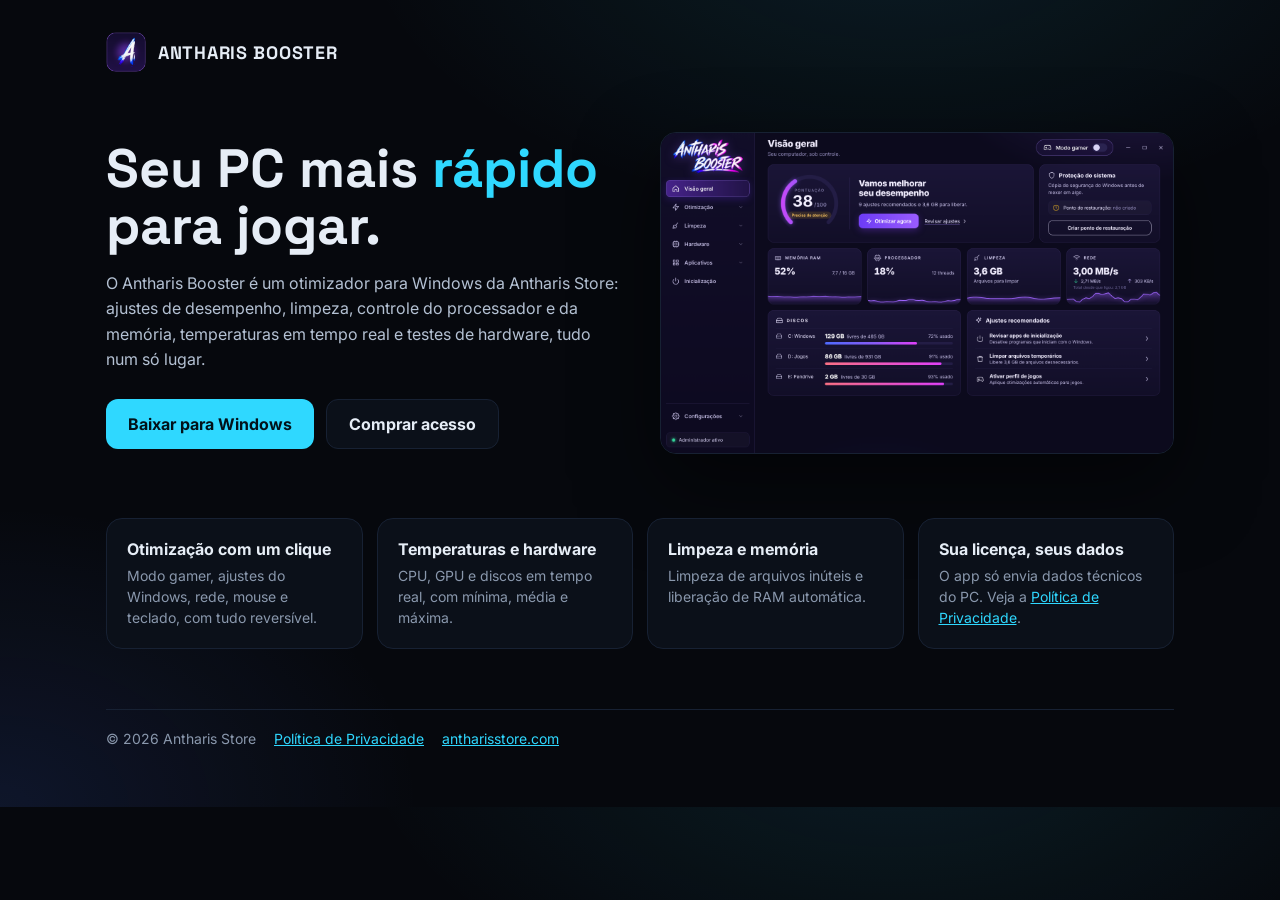
==== docs/index.html @ a4c9d685 "Página inicial e Política de Privacidade (exigidas pelo login do Google) Co-Authored-By: Claude Opus" ====
<!doctype html>
<html lang="pt-BR">
<head>
<meta charset="utf-8">
<meta name="viewport" content="width=device-width, initial-scale=1">
<title>Antharis Booster</title>
<meta name="description" content="Antharis Booster: otimizador de PC para Windows da Antharis Store.">
<link rel="icon" href="icon.png">
<link rel="stylesheet" href="https://fonts.googleapis.com/css2?family=Inter:wght@400;500;600;700&family=Space+Grotesk:wght@600;700&display=swap">
<style>
  :root { --bg: #06080d; --card: #0b1019; --line: #172133; --text: #e6edf6; --muted: #8a98ad; --cyan: #2fd8ff; }
  * { box-sizing: border-box; }
  body { margin: 0; background: radial-gradient(900px 500px at 70% -10%, rgba(47,216,255,.10), transparent 60%), radial-gradient(700px 500px at 0% 100%, rgba(79,123,255,.12), transparent 60%), var(--bg); color: var(--text); font-family: Inter, system-ui, sans-serif; }
  a { color: var(--cyan); }
  .wrap { max-width: 1100px; margin: 0 auto; padding: 32px 16px 60px; }
  header { display: flex; align-items: center; gap: 12px; }
  header img { width: 40px; height: 40px; border-radius: 10px; }
  header b { font-family: 'Space Grotesk', sans-serif; font-size: 18px; letter-spacing: .04em; }
  .hero { display: flex; flex-wrap: wrap; gap: 40px; align-items: center; margin-top: 60px; }
  .hero > div { flex: 1 1 360px; }
  h1 { font-family: 'Space Grotesk', sans-serif; font-size: clamp(34px, 5vw, 54px); line-height: 1.05; margin: 0 0 16px; }
  h1 span { color: var(--cyan); }
  p { color: #b4c1d3; line-height: 1.6; font-size: 16px; }
  .btns { display: flex; flex-wrap: wrap; gap: 12px; margin-top: 26px; }
  .btn { display: inline-flex; align-items: center; height: 50px; padding: 0 22px; border-radius: 12px; font-weight: 700; text-decoration: none; }
  .btn.pri { background: var(--cyan); color: #02121a; } .btn.sec { border: 1px solid var(--line); color: var(--text); background: var(--card); }
  .shot { flex: 1.3 1 460px; min-width: 0; }
  .shot img { width: 100%; border-radius: 16px; border: 1px solid var(--line); box-shadow: 0 30px 80px rgba(0,0,0,.5); }
  .feats { display: grid; grid-template-columns: repeat(auto-fit, minmax(220px, 1fr)); gap: 14px; margin-top: 60px; }
  .feat { background: var(--card); border: 1px solid var(--line); border-radius: 16px; padding: 20px; }
  .feat b { display: block; margin-bottom: 6px; } .feat span { color: var(--muted); font-size: 14px; line-height: 1.5; }
  footer { margin-top: 60px; padding-top: 20px; border-top: 1px solid var(--line); display: flex; flex-wrap: wrap; gap: 18px; color: var(--muted); font-size: 14px; }
</style>
</head>
<body>
<div class="wrap">
  <header><img src="icon.png" alt=""><b>ANTHARIS BOOSTER</b></header>
  <section class="hero">
    <div>
      <h1>Seu PC mais <span>rápido</span> para jogar.</h1>
      <p>O Antharis Booster é um otimizador para Windows da Antharis Store: ajustes de desempenho, limpeza, controle do processador e da memória, temperaturas em tempo real e testes de hardware, tudo num só lugar.</p>
      <div class="btns">
        <a class="btn pri" href="https://github.com/riqueroder/antharis-booster-download/releases/latest/download/AntharisBooster-Setup.exe">Baixar para Windows</a>
        <a class="btn sec" href="https://antharisstore.com/">Comprar acesso</a>
      </div>
    </div>
    <div class="shot"><img src="app.png" alt="Tela inicial do Antharis Booster"></div>
  </section>
  <section class="feats">
    <div class="feat"><b>Otimização com um clique</b><span>Modo gamer, ajustes do Windows, rede, mouse e teclado, com tudo reversível.</span></div>
    <div class="feat"><b>Temperaturas e hardware</b><span>CPU, GPU e discos em tempo real, com mínima, média e máxima.</span></div>
    <div class="feat"><b>Limpeza e memória</b><span>Limpeza de arquivos inúteis e liberação de RAM automática.</span></div>
    <div class="feat"><b>Sua licença, seus dados</b><span>O app só envia dados técnicos do PC. Veja a <a href="privacidade/">Política de Privacidade</a>.</span></div>
  </section>
  <footer><span>© 2026 Antharis Store</span><a href="privacidade/">Política de Privacidade</a><a href="https://antharisstore.com/">antharisstore.com</a></footer>
</div>
</body>
</html>
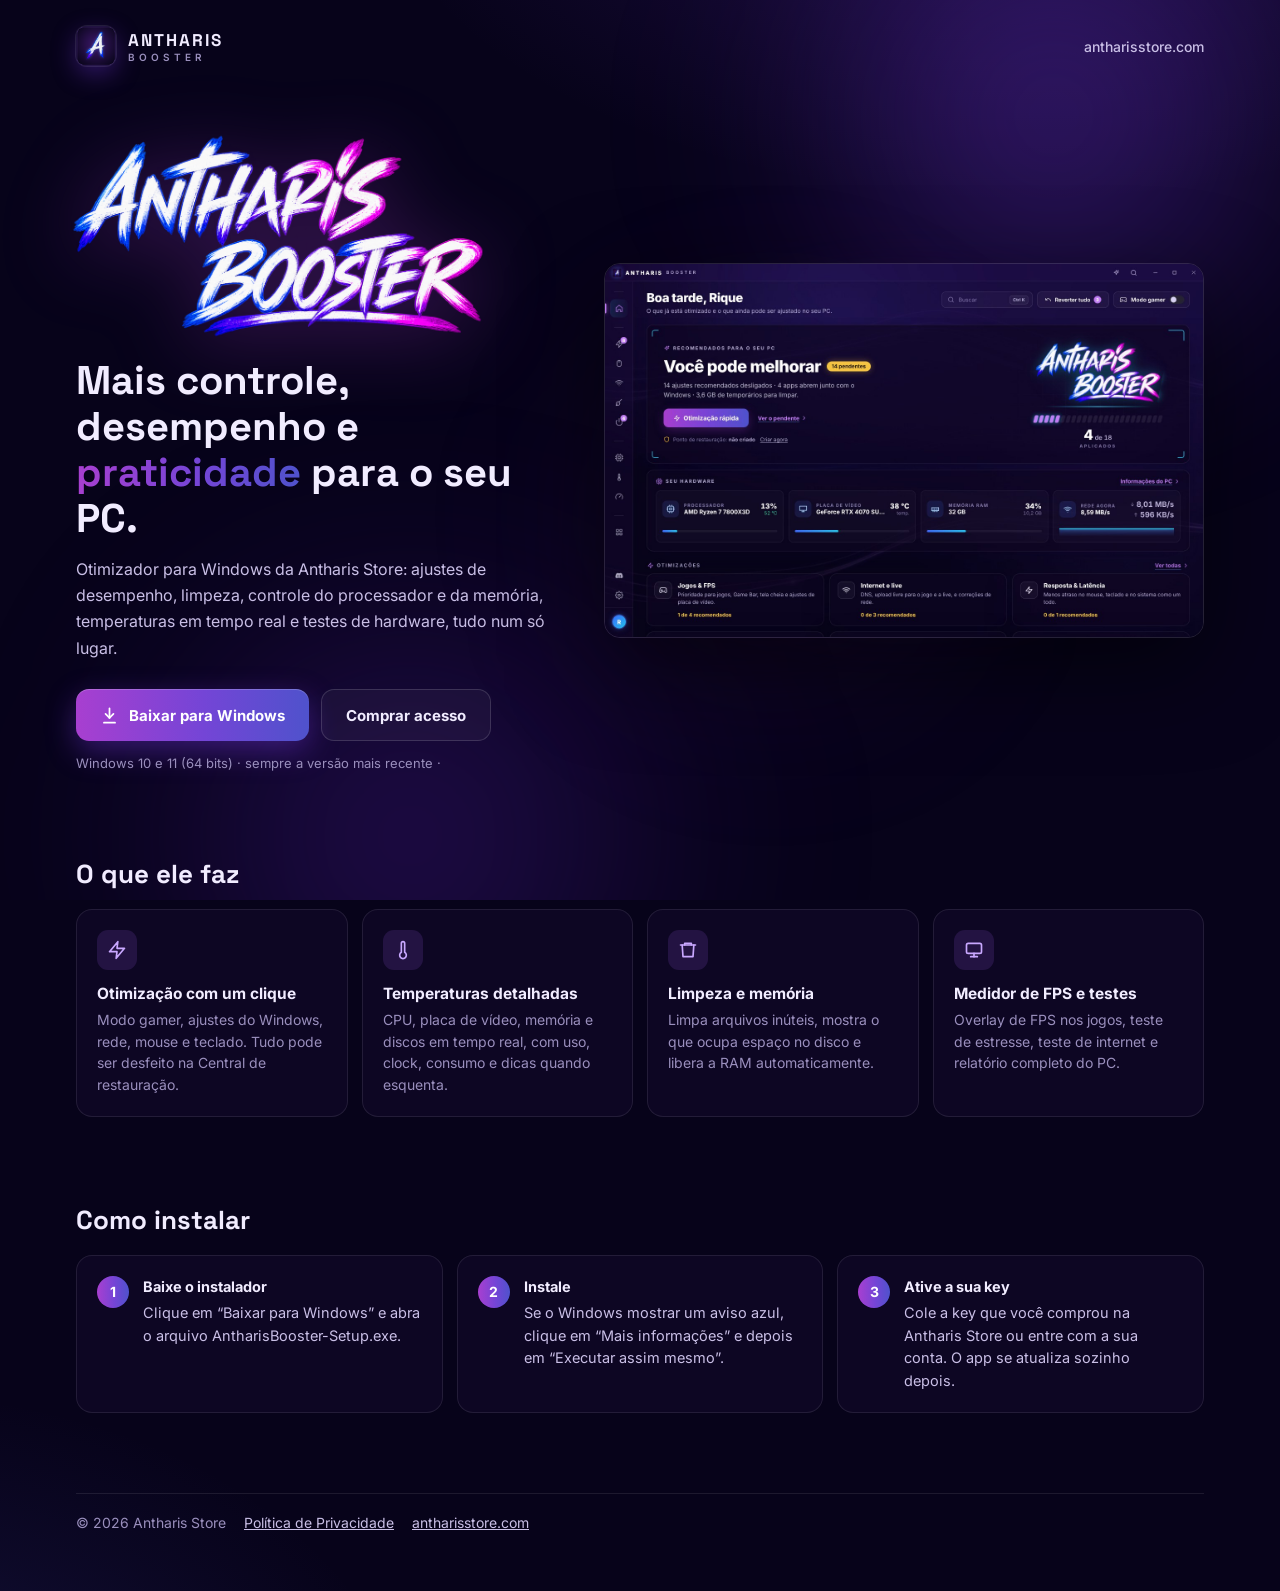
==== commit 82e5d730: "Site de download no tema roxo novo, lixeira de keys no admin Co-Authored-By: Claude Opus 5.5 <norepl" ====
--- a/docs/index.html
+++ b/docs/index.html
@@ -4,55 +4,106 @@
 <meta charset="utf-8">
 <meta name="viewport" content="width=device-width, initial-scale=1">
 <title>Antharis Booster</title>
-<meta name="description" content="Antharis Booster: otimizador de PC para Windows da Antharis Store.">
+<meta name="description" content="Antharis Booster: mais controle, desempenho e praticidade para o seu PC. Otimizador para Windows da Antharis Store.">
+<meta name="theme-color" content="#0a0420">
 <link rel="icon" href="icon.png">
 <link rel="stylesheet" href="https://fonts.googleapis.com/css2?family=Inter:wght@400;500;600;700&family=Space+Grotesk:wght@600;700&display=swap">
 <style>
-  :root { --bg: #06080d; --card: #0b1019; --line: #172133; --text: #e6edf6; --muted: #8a98ad; --cyan: #2fd8ff; }
+  :root { --bg: #07031a; --card: rgba(18,8,42,.66); --line: rgba(255,255,255,.09); --text: #f1ecff; --soft: #c9bfe6; --muted: #9a8fbd; --pri: #a76bff;
+    --grad: linear-gradient(90deg, #a83fd0, #7445d6 55%, #4f52cc); }
   * { box-sizing: border-box; }
-  body { margin: 0; background: radial-gradient(900px 500px at 70% -10%, rgba(47,216,255,.10), transparent 60%), radial-gradient(700px 500px at 0% 100%, rgba(79,123,255,.12), transparent 60%), var(--bg); color: var(--text); font-family: Inter, system-ui, sans-serif; }
-  a { color: var(--cyan); }
-  .wrap { max-width: 1100px; margin: 0 auto; padding: 32px 16px 60px; }
-  header { display: flex; align-items: center; gap: 12px; }
-  header img { width: 40px; height: 40px; border-radius: 10px; }
-  header b { font-family: 'Space Grotesk', sans-serif; font-size: 18px; letter-spacing: .04em; }
-  .hero { display: flex; flex-wrap: wrap; gap: 40px; align-items: center; margin-top: 60px; }
-  .hero > div { flex: 1 1 360px; }
-  h1 { font-family: 'Space Grotesk', sans-serif; font-size: clamp(34px, 5vw, 54px); line-height: 1.05; margin: 0 0 16px; }
-  h1 span { color: var(--cyan); }
-  p { color: #b4c1d3; line-height: 1.6; font-size: 16px; }
-  .btns { display: flex; flex-wrap: wrap; gap: 12px; margin-top: 26px; }
-  .btn { display: inline-flex; align-items: center; height: 50px; padding: 0 22px; border-radius: 12px; font-weight: 700; text-decoration: none; }
-  .btn.pri { background: var(--cyan); color: #02121a; } .btn.sec { border: 1px solid var(--line); color: var(--text); background: var(--card); }
-  .shot { flex: 1.3 1 460px; min-width: 0; }
-  .shot img { width: 100%; border-radius: 16px; border: 1px solid var(--line); box-shadow: 0 30px 80px rgba(0,0,0,.5); }
-  .feats { display: grid; grid-template-columns: repeat(auto-fit, minmax(220px, 1fr)); gap: 14px; margin-top: 60px; }
-  .feat { background: var(--card); border: 1px solid var(--line); border-radius: 16px; padding: 20px; }
-  .feat b { display: block; margin-bottom: 6px; } .feat span { color: var(--muted); font-size: 14px; line-height: 1.5; }
-  footer { margin-top: 60px; padding-top: 20px; border-top: 1px solid var(--line); display: flex; flex-wrap: wrap; gap: 18px; color: var(--muted); font-size: 14px; }
+  html { scroll-behavior: smooth; overflow-x: hidden; }
+  body { margin: 0; min-height: 100vh; background: radial-gradient(1100px 600px at 80% -10%, rgba(124,58,237,.22), transparent 60%), radial-gradient(900px 600px at -10% 110%, rgba(79,82,204,.18), transparent 60%), var(--bg); color: var(--text); font-family: Inter, system-ui, sans-serif; overflow-x: hidden; }
+  a { color: #c9a8ff; }
+  .fog { position: fixed; inset: 0; pointer-events: none; z-index: 0; overflow: hidden; }
+  .fog i { position: absolute; border-radius: 50%; filter: blur(90px); will-change: transform; }
+  .fog .f1 { width: 760px; height: 520px; right: -12%; top: -16%; background: radial-gradient(circle, rgba(124,58,237,.40), transparent 68%); animation: fogA 34s ease-in-out infinite alternate; }
+  .fog .f2 { width: 820px; height: 560px; left: 0; bottom: -24%; background: radial-gradient(circle, rgba(91,33,182,.34), transparent 68%); animation: fogB 41s ease-in-out infinite alternate; }
+  .fog .f3 { width: 520px; height: 420px; left: 40%; top: 34%; background: radial-gradient(circle, rgba(168,63,208,.16), transparent 68%); animation: fogA 52s ease-in-out infinite alternate-reverse; }
+  @keyframes fogA { 50% { transform: translate(-30vw, 22vh) scale(1.2); } 100% { transform: translate(-50vw, 6vh) scale(.95); } }
+  @keyframes fogB { 50% { transform: translate(30vw, -26vh) scale(1.15); } 100% { transform: translate(48vw, -8vh); } }
+  .wrap { position: relative; z-index: 1; max-width: 1160px; margin: 0 auto; padding: 26px 16px 60px; }
+  header { display: flex; align-items: center; justify-content: space-between; gap: 12px; }
+  .brand { display: flex; align-items: center; gap: 12px; text-decoration: none; color: var(--text); }
+  .brand img { width: 40px; height: 40px; border-radius: 11px; box-shadow: 0 0 0 1px var(--line), 0 8px 24px rgba(124,58,237,.35); }
+  .brand b { font-family: 'Space Grotesk', sans-serif; font-size: 17px; letter-spacing: .12em; }
+  .brand small { display: block; font-size: 10px; letter-spacing: .4em; color: var(--muted); font-weight: 600; }
+  .nav-a { color: var(--soft); text-decoration: none; font-size: 14px; font-weight: 500; }
+  .hero { display: grid; grid-template-columns: 1fr 1.25fr; gap: 48px; align-items: center; margin-top: 64px; }
+  .logo { width: min(420px, 100%); display: block; margin: 0 0 18px -8px; filter: drop-shadow(0 10px 40px rgba(168,63,208,.35)); animation: rise .8s cubic-bezier(.2,1,.3,1) both; }
+  h1 { font-family: 'Space Grotesk', sans-serif; font-size: clamp(28px, 3.6vw, 40px); line-height: 1.15; margin: 0 0 14px; animation: rise .8s .08s cubic-bezier(.2,1,.3,1) both; }
+  h1 span { background: var(--grad); -webkit-background-clip: text; background-clip: text; color: transparent; }
+  .lead { color: var(--soft); line-height: 1.65; font-size: 16px; margin: 0; animation: rise .8s .16s cubic-bezier(.2,1,.3,1) both; }
+  .btns { display: flex; flex-wrap: wrap; gap: 12px; margin-top: 28px; animation: rise .8s .24s cubic-bezier(.2,1,.3,1) both; }
+  .btn { display: inline-flex; align-items: center; gap: 10px; height: 52px; padding: 0 24px; border-radius: 13px; font-weight: 700; font-size: 15px; text-decoration: none; transition: transform .15s, box-shadow .2s, background .2s; }
+  .btn svg { width: 19px; height: 19px; }
+  .btn.pri { background: var(--grad); color: #fff; box-shadow: 0 10px 30px rgba(124,58,237,.38), inset 0 1px 0 rgba(255,255,255,.2); }
+  .btn.pri:hover { transform: translateY(-2px); box-shadow: 0 14px 40px rgba(124,58,237,.5); }
+  .btn.sec { border: 1px solid rgba(255,255,255,.14); color: var(--text); background: rgba(255,255,255,.04); }
+  .btn.sec:hover { background: rgba(255,255,255,.08); }
+  .small { margin-top: 14px; font-size: 13px; color: var(--muted); animation: rise .8s .3s cubic-bezier(.2,1,.3,1) both; }
+  .shot { min-width: 0; position: relative; isolation: isolate; animation: rise 1s .2s cubic-bezier(.2,1,.3,1) both; }
+  .shot::before { content: ''; position: absolute; inset: -4% 0; background: radial-gradient(closest-side, rgba(124,58,237,.35), transparent); filter: blur(30px); z-index: -1; }
+  .shot img { width: 100%; display: block; border-radius: 16px; border: 1px solid rgba(255,255,255,.12); box-shadow: 0 30px 90px rgba(0,0,0,.55); }
+  @keyframes rise { from { opacity: 0; transform: translateY(18px); } }
+  h2 { font-family: 'Space Grotesk', sans-serif; font-size: 26px; margin: 86px 0 18px; }
+  .feats { display: grid; grid-template-columns: repeat(auto-fit, minmax(240px, 1fr)); gap: 14px; }
+  .feat { background: var(--card); border: 1px solid var(--line); border-radius: 16px; padding: 20px; transition: transform .2s, border-color .2s; }
+  .feat:hover { transform: translateY(-3px); border-color: rgba(167,107,255,.35); }
+  .feat .ic { width: 40px; height: 40px; border-radius: 11px; display: grid; place-items: center; background: rgba(167,107,255,.14); color: #c9a8ff; margin-bottom: 14px; }
+  .feat .ic svg { width: 20px; height: 20px; }
+  .feat b { display: block; margin-bottom: 6px; font-size: 15.5px; } .feat span { color: var(--muted); font-size: 14px; line-height: 1.55; }
+  .steps { display: grid; grid-template-columns: repeat(auto-fit, minmax(240px, 1fr)); gap: 14px; counter-reset: s; }
+  .step { background: var(--card); border: 1px solid var(--line); border-radius: 16px; padding: 20px 20px 20px 66px; position: relative; color: var(--soft); font-size: 14.5px; line-height: 1.55; }
+  .step::before { counter-increment: s; content: counter(s); position: absolute; left: 20px; top: 20px; width: 32px; height: 32px; border-radius: 50%; background: var(--grad); color: #fff; font-weight: 700; display: grid; place-items: center; font-size: 14px; }
+  .step b { color: var(--text); display: block; margin-bottom: 4px; }
+  footer { margin-top: 80px; padding-top: 20px; border-top: 1px solid var(--line); display: flex; flex-wrap: wrap; gap: 18px; color: var(--muted); font-size: 14px; }
+  footer a { color: var(--soft); }
+  @media (max-width: 860px) { .hero { grid-template-columns: 1fr; margin-top: 40px; gap: 36px; } .logo { margin-left: -4px; } }
+  @media (prefers-reduced-motion: reduce) { *, *::before { animation: none !important; transition: none !important; } }
 </style>
 </head>
 <body>
+<div class="fog" aria-hidden="true"><i class="f1"></i><i class="f2"></i><i class="f3"></i></div>
 <div class="wrap">
-  <header><img src="icon.png" alt=""><b>ANTHARIS BOOSTER</b></header>
+  <header>
+    <a class="brand" href="./"><img src="icon.png" alt=""><div><b>ANTHARIS</b><small>BOOSTER</small></div></a>
+    <a class="nav-a" href="https://antharisstore.com/">antharisstore.com</a>
+  </header>
   <section class="hero">
     <div>
-      <h1>Seu PC mais <span>rápido</span> para jogar.</h1>
-      <p>O Antharis Booster é um otimizador para Windows da Antharis Store: ajustes de desempenho, limpeza, controle do processador e da memória, temperaturas em tempo real e testes de hardware, tudo num só lugar.</p>
+      <img class="logo" src="logo.png" alt="Antharis Booster">
+      <h1>Mais controle, desempenho e <span>praticidade</span> para o seu PC.</h1>
+      <p class="lead">Otimizador para Windows da Antharis Store: ajustes de desempenho, limpeza, controle do processador e da memória, temperaturas em tempo real e testes de hardware, tudo num só lugar.</p>
       <div class="btns">
-        <a class="btn pri" href="https://github.com/riqueroder/antharis-booster-download/releases/latest/download/AntharisBooster-Setup.exe">Baixar para Windows</a>
+        <a class="btn pri" href="https://github.com/riqueroder/antharis-booster-download/releases/latest/download/AntharisBooster-Setup.exe"><svg viewBox="0 0 24 24" fill="none" stroke="currentColor" stroke-width="2.2" stroke-linecap="round" stroke-linejoin="round"><path d="M12 3v12"/><path d="m7 10 5 5 5-5"/><path d="M5 21h14"/></svg>Baixar para Windows</a>
         <a class="btn sec" href="https://antharisstore.com/">Comprar acesso</a>
       </div>
+      <div class="small">Windows 10 e 11 (64 bits) · sempre a versão mais recente · <span id="ver"></span></div>
     </div>
-    <div class="shot"><img src="app.png" alt="Tela inicial do Antharis Booster"></div>
+    <div class="shot"><img src="app.jpg" alt="Tela inicial do Antharis Booster"></div>
   </section>
+
+  <h2>O que ele faz</h2>
   <section class="feats">
-    <div class="feat"><b>Otimização com um clique</b><span>Modo gamer, ajustes do Windows, rede, mouse e teclado, com tudo reversível.</span></div>
-    <div class="feat"><b>Temperaturas e hardware</b><span>CPU, GPU e discos em tempo real, com mínima, média e máxima.</span></div>
-    <div class="feat"><b>Limpeza e memória</b><span>Limpeza de arquivos inúteis e liberação de RAM automática.</span></div>
-    <div class="feat"><b>Sua licença, seus dados</b><span>O app só envia dados técnicos do PC. Veja a <a href="privacidade/">Política de Privacidade</a>.</span></div>
+    <div class="feat"><div class="ic"><svg viewBox="0 0 24 24" fill="none" stroke="currentColor" stroke-width="2" stroke-linecap="round" stroke-linejoin="round"><path d="M13 2 3 14h9l-1 8 10-12h-9z"/></svg></div><b>Otimização com um clique</b><span>Modo gamer, ajustes do Windows, rede, mouse e teclado. Tudo pode ser desfeito na Central de restauração.</span></div>
+    <div class="feat"><div class="ic"><svg viewBox="0 0 24 24" fill="none" stroke="currentColor" stroke-width="2" stroke-linecap="round" stroke-linejoin="round"><path d="M14 14.8V4a2 2 0 0 0-4 0v10.8a4 4 0 1 0 4 0z"/></svg></div><b>Temperaturas detalhadas</b><span>CPU, placa de vídeo, memória e discos em tempo real, com uso, clock, consumo e dicas quando esquenta.</span></div>
+    <div class="feat"><div class="ic"><svg viewBox="0 0 24 24" fill="none" stroke="currentColor" stroke-width="2" stroke-linecap="round" stroke-linejoin="round"><path d="M3 6h18"/><path d="M19 6l-1 14H6L5 6"/><path d="M8 6V4h8v2"/></svg></div><b>Limpeza e memória</b><span>Limpa arquivos inúteis, mostra o que ocupa espaço no disco e libera a RAM automaticamente.</span></div>
+    <div class="feat"><div class="ic"><svg viewBox="0 0 24 24" fill="none" stroke="currentColor" stroke-width="2" stroke-linecap="round" stroke-linejoin="round"><rect x="3" y="4" width="18" height="12" rx="2"/><path d="M8 20h8"/><path d="M12 16v4"/></svg></div><b>Medidor de FPS e testes</b><span>Overlay de FPS nos jogos, teste de estresse, teste de internet e relatório completo do PC.</span></div>
   </section>
+
+  <h2>Como instalar</h2>
+  <section class="steps">
+    <div class="step"><b>Baixe o instalador</b>Clique em “Baixar para Windows” e abra o arquivo AntharisBooster-Setup.exe.</div>
+    <div class="step"><b>Instale</b>Se o Windows mostrar um aviso azul, clique em “Mais informações” e depois em “Executar assim mesmo”.</div>
+    <div class="step"><b>Ative a sua key</b>Cole a key que você comprou na Antharis Store ou entre com a sua conta. O app se atualiza sozinho depois.</div>
+  </section>
+
   <footer><span>© 2026 Antharis Store</span><a href="privacidade/">Política de Privacidade</a><a href="https://antharisstore.com/">antharisstore.com</a></footer>
 </div>
+<script>
+  // mostra a versão mais nova publicada no GitHub
+  fetch('https://api.github.com/repos/riqueroder/antharis-booster-download/releases/latest').then(r => r.json()).then(j => { if (j && j.tag_name) document.getElementById('ver').textContent = 'versão ' + j.tag_name.replace(/^v/, ''); }).catch(() => {});
+</script>
 </body>
 </html>
